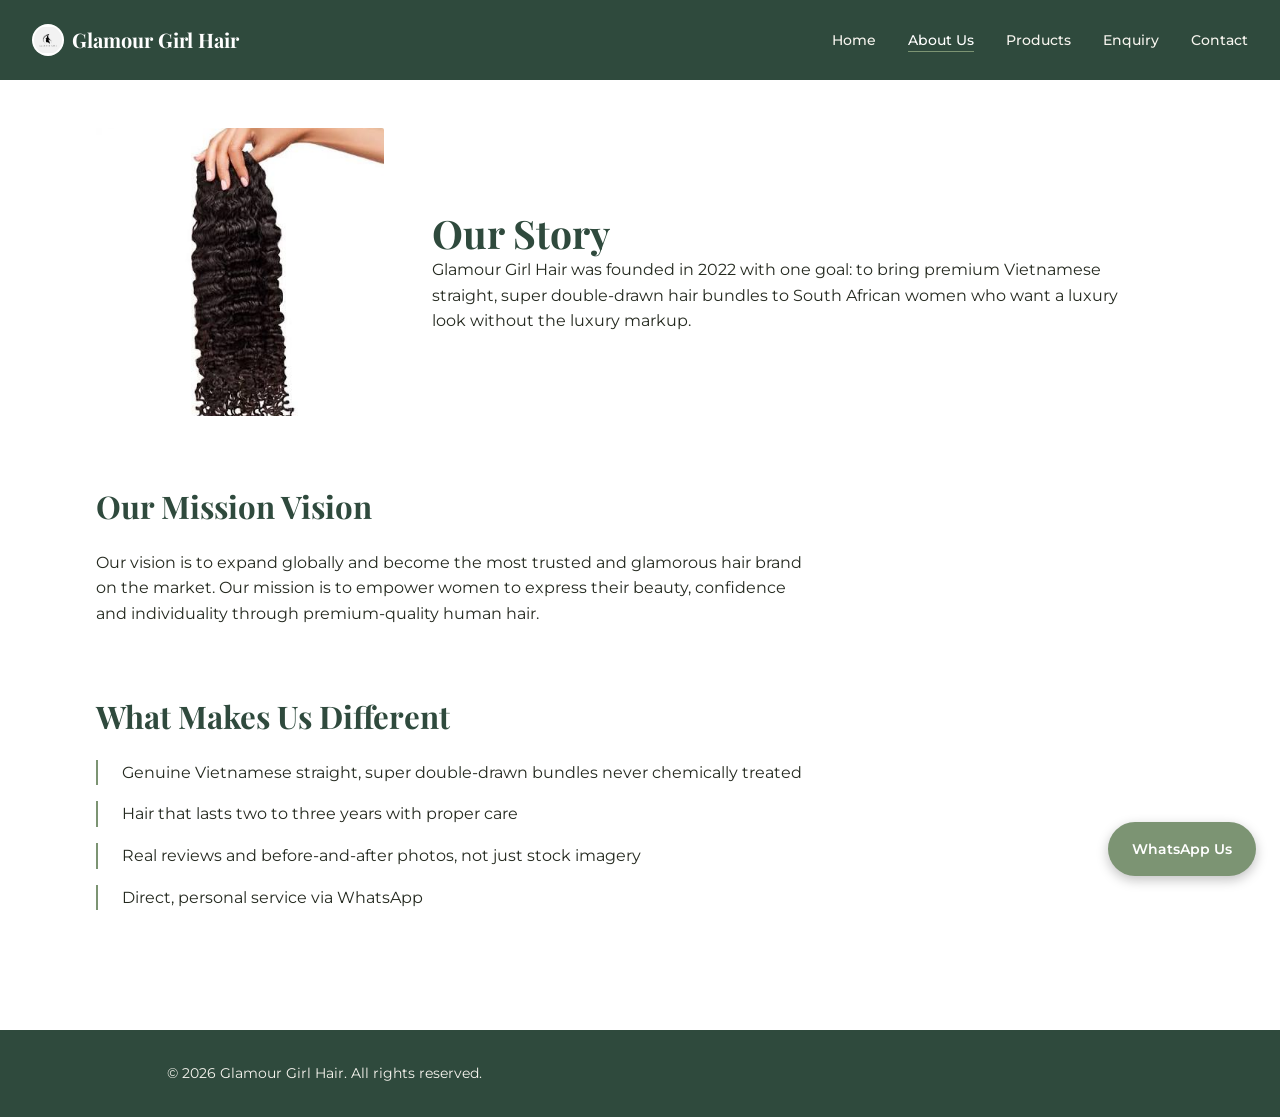
==== about.html @ b4390082 "Add files via upload" ====
<!DOCTYPE html>
<html lang="en">
<head>
    <meta charset="UTF-8">
    <meta name="viewport" content="width=device-width, initial-scale=1.0">
    <title>About Us | Glamour Girl Hair</title>
    <meta name="description" content="The story behind Glamour Girl Hair, our mission, and what makes us different.">
    <link rel="icon" href="images/glamour-logo.jpeg">
    <link rel="preconnect" href="https://fonts.googleapis.com">
    <link rel="preconnect" href="https://fonts.gstatic.com" crossorigin>
    <link href="https://fonts.googleapis.com/css2?family=Playfair+Display:wght@600;700&family=Montserrat:wght@400;500;600&display=swap" rel="stylesheet">
    <link rel="stylesheet" href="css/style.css">
</head>
<body>

    <header class="site-header">
        <div class="logo">
            <img src="images/glamour-logo.jpeg" alt="Glamour Girl Hair logo" class="logo-img">
            Glamour Girl Hair
        </div>
        <nav>
            <ul>
                <li><a href="index.html">Home</a></li>
                <li><a href="about.html" class="active">About Us</a></li>
                <li><a href="products.html">Products</a></li>
                <li><a href="enquiry.html">Enquiry</a></li>
                <li><a href="contact.html">Contact</a></li>
            </ul>
        </nav>
    </header>

    <main>
        <section class="founder">
            <img src="images/catalog-bundle-2.jfif" alt="Glamour Girl Hair bundle, hand-selected for quality">
            <div>
                <h1>Our Story</h1>
                <p>Glamour Girl Hair was founded in 2022 with one goal: to bring premium Vietnamese
                   straight, super double-drawn hair bundles to South African women who want a luxury
                   look without the luxury markup.</p>
            </div>
        </section>

        <section class="mission">
            <h2>Our Mission Vision</h2>
            <p>Our vision is to expand globally and become the most trusted and glamorous hair brand
               on the market. Our mission is to empower women to express their beauty, confidence and
               individuality through premium-quality human hair.</p>
        </section>

        <section class="difference">
            <h2>What Makes Us Different</h2>
            <ul>
                <li>Genuine Vietnamese straight, super double-drawn bundles never chemically treated</li>
                <li>Hair that lasts two to three years with proper care</li>
                <li>Real reviews and before-and-after photos, not just stock imagery</li>
                <li>Direct, personal service via WhatsApp</li>
            </ul>
        </section>
    </main>

    <a href="https://wa.me/27000000000" class="whatsapp-float" aria-label="Chat with us on WhatsApp">
        WhatsApp Us
    </a>

    <footer class="site-footer">
        <p>&copy; 2026 Glamour Girl Hair. All rights reserved.</p>
    </footer>

</body>
</html>
---- css/style.css ----
/* ==========================================================================
   Glamour Girl Hair — Part 2 Stylesheet
   Desktop-first: base rules target desktop, then two media queries narrow
   the layout down for tablet (max-width: 1024px) and mobile (max-width: 640px).
   ========================================================================== */

/* --------------------------------------------------------------------
   1. CSS RESET
   Removes browser default spacing/sizing differences so the site looks
   consistent across Chrome, Firefox, Safari, etc. before any of our own
   styling is applied.
   -------------------------------------------------------------------- */
*,
*::before,
*::after {
    box-sizing: border-box;   /* padding/border included in an element's width, not added on top */
    margin: 0;
    padding: 0;
}

img, picture {
    max-width: 100%;          /* images never overflow their container */
    display: block;
}

ul {
    list-style: none;
}

a {
    text-decoration: none;
    color: inherit;
}

input, textarea, select, button {
    font: inherit;            /* form fields use the page font instead of the OS default */
}

/* --------------------------------------------------------------------
   2. DESIGN TOKENS
   Every colour, font and spacing value used on the site is defined once
   here as a CSS custom property, then referenced everywhere else. This
   is what lets the whole site's look be changed from one place.
   Palette and fonts come directly from the approved proposal
   (Section 5.1 Colour Scheme, 5.2 Typography).
   -------------------------------------------------------------------- */
:root {
    /* Colour */
    --color-juniper:      #2F4A3D;   /* juniper green — headers, nav, footer, buttons */
    --color-juniper-dark: #1D2F27;   /* hover/active state for juniper elements */
    --color-sage:         #7C9473;   /* sage green — accents, links, CTAs */
    --color-sage-dark:    #5F7355;   /* hover/active state for sage elements */
    --color-sage-light:   #E4EBDF;   /* light sage tint — review cards, subtle backgrounds */
    --color-cream:        #F6F4EE;   /* light section background */
    --color-white:        #FFFFFF;
    --color-text:         #24291F;   /* body text on light backgrounds */
    --color-text-soft:    #5E6A56;   /* secondary/meta text */
    --color-border:       #D9E0D2;

    /* Typography */
    --font-display: 'Playfair Display', Georgia, 'Times New Roman', serif;
    --font-body: 'Montserrat', -apple-system, BlinkMacSystemFont, 'Segoe UI', sans-serif;

    /* Type scale — 1.25 ratio from a 1rem (16px) base */
    --text-sm:   0.875rem;
    --text-base: 1rem;
    --text-md:   1.125rem;
    --text-lg:   1.25rem;
    --text-xl:   1.563rem;
    --text-2xl:  1.953rem;
    --text-3xl:  2.441rem;
    --text-4xl:  3.052rem;

    /* Spacing scale — used for margin/padding/gap throughout */
    --space-1: 0.5rem;
    --space-2: 1rem;
    --space-3: 1.5rem;
    --space-4: 2rem;
    --space-5: 3rem;
    --space-6: 4.5rem;

    --container-width: 72rem;     /* max content width on large screens */
    --radius: 2px;                /* minimal, sharp corners suit the luxury/editorial brief */
}

/* --------------------------------------------------------------------
   3. BASE / TYPOGRAPHY
   -------------------------------------------------------------------- */
html {
    scroll-behavior: smooth;
}

body {
    font-family: var(--font-body);
    font-size: var(--text-base);
    line-height: 1.6;
    color: var(--color-text);
    background-color: var(--color-white);
}

h1, h2, h3 {
    font-family: var(--font-display);
    font-weight: 700;
    line-height: 1.2;
    color: var(--color-juniper);
}

h1 { font-size: var(--text-3xl); }
h2 { font-size: var(--text-2xl); margin-bottom: var(--space-3); }
h3 { font-size: var(--text-lg); }

p { max-width: 65ch; }         /* keeps body copy from stretching too wide to read comfortably */

/* Visible keyboard focus on every interactive element, not just links —
   required for accessible navigation, and part of Part 2's UX brief. */
a:focus-visible,
button:focus-visible,
input:focus-visible,
textarea:focus-visible,
select:focus-visible {
    outline: 2px solid var(--color-sage);
    outline-offset: 2px;
}

@media (prefers-reduced-motion: reduce) {
    html { scroll-behavior: auto; }
    * { transition-duration: 0.01ms !important; }
}

/* --------------------------------------------------------------------
   4. LAYOUT — header, navigation, page containers, footer
   Shared structure that repeats identically on all five pages.
   -------------------------------------------------------------------- */
.site-header {
    display: flex;
    justify-content: space-between;
    align-items: center;
    flex-wrap: wrap;
    gap: var(--space-2);
    padding: var(--space-3) var(--space-4);
    background-color: var(--color-juniper);
    position: sticky;
    top: 0;
    z-index: 10;
}

.logo {
    display: flex;
    align-items: center;
    gap: var(--space-1);
    font-family: var(--font-display);
    font-size: var(--text-lg);
    font-weight: 700;
    color: var(--color-white);
}

.logo-img {
    width: 2rem;
    height: 2rem;
    object-fit: contain;
    background-color: var(--color-white);
    border-radius: 999px;
    padding: 2px;
}

.site-header nav ul {
    display: flex;
    gap: var(--space-4);
}

.site-header nav a {
    font-size: var(--text-sm);
    font-weight: 500;
    color: var(--color-cream);
    padding-bottom: 2px;
    border-bottom: 1px solid transparent;
    transition: border-color 0.2s ease, color 0.2s ease;
}

.site-header nav a:hover,
.site-header nav a:focus-visible {
    color: var(--color-white);
    border-bottom-color: var(--color-sage);
}

.site-header nav a.active {
    color: var(--color-white);
    border-bottom-color: var(--color-sage);
}

main {
    max-width: var(--container-width);
    margin-inline: auto;
    padding: var(--space-5) var(--space-4);
}

main > h1 {
    margin-bottom: var(--space-4);
}

main > section + section {
    margin-top: var(--space-6);   /* consistent rhythm between stacked sections */
}

.site-footer {
    background-color: var(--color-juniper);
    color: var(--color-cream);
    text-align: center;
    padding: var(--space-4);
    font-size: var(--text-sm);
    margin-top: var(--space-6);
}

/* --------------------------------------------------------------------
   5. BUTTONS & INTERACTIVE STATES
   :hover / :focus / :active pseudo-classes give visible feedback —
   required by Part 2, section 2.5.
   -------------------------------------------------------------------- */
.btn {
    display: inline-block;
    font-size: var(--text-sm);
    font-weight: 600;
    padding: var(--space-2) var(--space-4);
    border-radius: var(--radius);
    border: 1px solid transparent;
    cursor: pointer;
    transition: background-color 0.2s ease, transform 0.1s ease;
}

.btn-primary {
    background-color: var(--color-sage);
    color: var(--color-white);
}

.btn-primary:hover,
.btn-primary:focus-visible {
    background-color: var(--color-sage-dark);
}

.btn-primary:active {
    transform: scale(0.98);
}

/* --------------------------------------------------------------------
   6. HOMEPAGE — hero + intro
   -------------------------------------------------------------------- */
.hero {
    position: relative;
    min-height: 32rem;
    display: flex;
    align-items: flex-end;
}

.hero img {
    position: absolute;
    inset: 0;
    width: 100%;
    height: 100%;
    object-fit: cover;
    z-index: -2;
}

.hero::after {
    /* dark gradient over the photo so white text stays readable */
    content: "";
    position: absolute;
    inset: 0;
    background: linear-gradient(0deg, rgba(10,10,10,0.85) 0%, rgba(10,10,10,0.15) 60%);
    z-index: -1;
}

.hero-text {
    padding: var(--space-5);
    color: var(--color-white);
    max-width: 40rem;
}

.hero-text h1 {
    color: var(--color-white);
}

.hero-text .subheadline {
    font-size: var(--text-md);
    margin-block: var(--space-2) var(--space-3);
    max-width: 45ch;
}

.intro {
    text-align: center;
    max-width: 48rem;
    margin-inline: auto;
}

.intro p {
    margin-inline: auto;
    color: var(--color-text-soft);
}

/* --------------------------------------------------------------------
   7. ABOUT PAGE — founder story, mission, difference list
   -------------------------------------------------------------------- */
.founder {
    display: grid;
    grid-template-columns: 18rem 1fr;
    gap: var(--space-5);
    align-items: center;
}

.founder img {
    border-radius: var(--radius);
    aspect-ratio: 1 / 1;
    object-fit: cover;
}

.difference ul {
    display: grid;
    gap: var(--space-2);
}

.difference li {
    padding-left: var(--space-3);
    border-left: 2px solid var(--color-sage);
}

/* --------------------------------------------------------------------
   8. PRODUCTS PAGE — grid of product cards + reviews
   -------------------------------------------------------------------- */
.products-grid {
    display: grid;
    grid-template-columns: repeat(auto-fit, minmax(15rem, 1fr));
    gap: var(--space-4);
}

.product-card {
    border: 1px solid var(--color-border);
    border-radius: var(--radius);
    overflow: hidden;
    transition: box-shadow 0.2s ease;
}

.product-card:hover {
    box-shadow: 0 4px 16px rgba(10, 10, 10, 0.12);
}

.product-card img {
    aspect-ratio: 4 / 5;
    object-fit: cover;
}

.product-card h2 {
    font-size: var(--text-md);
    padding: var(--space-2) var(--space-2) 0;
}

.product-card .price {
    font-weight: 600;
    color: var(--color-sage);
    padding: 0 var(--space-2);
}

.product-card .stock {
    font-size: var(--text-sm);
    color: var(--color-text-soft);
    padding: 0 var(--space-2) var(--space-2);
}

.reviews {
    display: grid;
    grid-template-columns: repeat(auto-fit, minmax(16rem, 1fr));
    gap: var(--space-4);
}

.reviews h2 {
    grid-column: 1 / -1;
    text-align: center;
}

.review {
    background-color: var(--color-sage-light);
    border-radius: var(--radius);
    overflow: hidden;
}

.review img {
    aspect-ratio: 16 / 10;
    object-fit: cover;
}

.review blockquote {
    padding: var(--space-3);
}

.review footer {
    margin-top: var(--space-2);
    font-size: var(--text-sm);
    color: var(--color-text-soft);
}

/* --------------------------------------------------------------------
   9. ENQUIRY PAGE — form styling
   -------------------------------------------------------------------- */
.enquiry-form {
    display: grid;
    gap: var(--space-1);
    max-width: 32rem;
    margin-top: var(--space-4);
}

.enquiry-form label {
    font-size: var(--text-sm);
    font-weight: 600;
    margin-top: var(--space-2);
}

.enquiry-form input,
.enquiry-form select,
.enquiry-form textarea {
    padding: var(--space-2);
    border: 1px solid var(--color-border);
    border-radius: var(--radius);
    background-color: var(--color-white);
}

.enquiry-form input:focus-visible,
.enquiry-form select:focus-visible,
.enquiry-form textarea:focus-visible {
    border-color: var(--color-sage);
}

.enquiry-form button {
    margin-top: var(--space-3);
    justify-self: start;
}

/* --------------------------------------------------------------------
   10. CONTACT PAGE — details + map embeds
   -------------------------------------------------------------------- */
.contact-details p {
    font-size: var(--text-md);
    margin-bottom: var(--space-2);
}

.contact-details a {
    color: var(--color-sage);
    border-bottom: 1px solid var(--color-sage);
}

.contact-details a:hover,
.contact-details a:focus-visible {
    color: var(--color-sage-dark);
}

.locations {
    display: grid;
    grid-template-columns: 1fr 1fr;
    gap: var(--space-4);
}

.locations h2 {
    grid-column: 1 / -1;
}

.map-embed {
    aspect-ratio: 4 / 3;
}

.map-embed iframe {
    width: 100%;
    height: 100%;
    border: 0;
    border-radius: var(--radius);
}

/* --------------------------------------------------------------------
   11. WHATSAPP FLOATING BUTTON — present on every page
   -------------------------------------------------------------------- */
.whatsapp-float {
    position: fixed;
    bottom: var(--space-3);
    right: var(--space-3);
    background-color: var(--color-sage);
    color: var(--color-white);
    font-size: var(--text-sm);
    font-weight: 600;
    padding: var(--space-2) var(--space-3);
    border-radius: 999px;
    box-shadow: 0 4px 12px rgba(10, 10, 10, 0.25);
    z-index: 20;
    transition: background-color 0.2s ease, transform 0.15s ease;
}

.whatsapp-float:hover,
.whatsapp-float:focus-visible {
    background-color: var(--color-sage-dark);
    transform: translateY(-2px);
}

.whatsapp-float:active {
    transform: translateY(0);
}

/* ==========================================================================
   12. RESPONSIVE DESIGN
   Desktop-first: the rules above are the desktop layout. These two
   breakpoints narrow things down for tablet and mobile. Relative units
   (rem/em, already used throughout) mean text and spacing scale together
   if a visitor changes their browser's font size, instead of staying a
   fixed pixel size regardless of the reader's needs.
   ========================================================================== */

/* ---- Tablet: 1024px and narrower ---- */
@media (max-width: 1024px) {
    :root {
        --text-3xl: 2rem;
        --text-2xl: 1.75rem;
    }

    main {
        padding-inline: var(--space-3);
    }

    .founder {
        grid-template-columns: 14rem 1fr;
        gap: var(--space-3);
    }

    .hero {
        min-height: 26rem;
    }
}

/* ---- Mobile: 640px and narrower ---- */
@media (max-width: 640px) {
    .site-header {
        flex-direction: column;
        align-items: flex-start;
        gap: var(--space-2);
    }

    .site-header nav ul {
        flex-wrap: wrap;
        gap: var(--space-2) var(--space-3);
    }

    main {
        padding-block: var(--space-4);
    }

    main > section + section {
        margin-top: var(--space-5);
    }

    .hero {
        min-height: 22rem;
    }

    .hero-text {
        padding: var(--space-3);
    }

    .founder {
        grid-template-columns: 1fr;   /* photo stacks above the text instead of beside it */
        text-align: center;
    }

    .founder img {
        margin-inline: auto;
        width: 10rem;
    }

    .locations {
        grid-template-columns: 1fr;   /* two maps stack instead of sitting side by side */
    }

    .whatsapp-float {
        bottom: var(--space-2);
        right: var(--space-2);
        padding: var(--space-1) var(--space-2);
    }
}
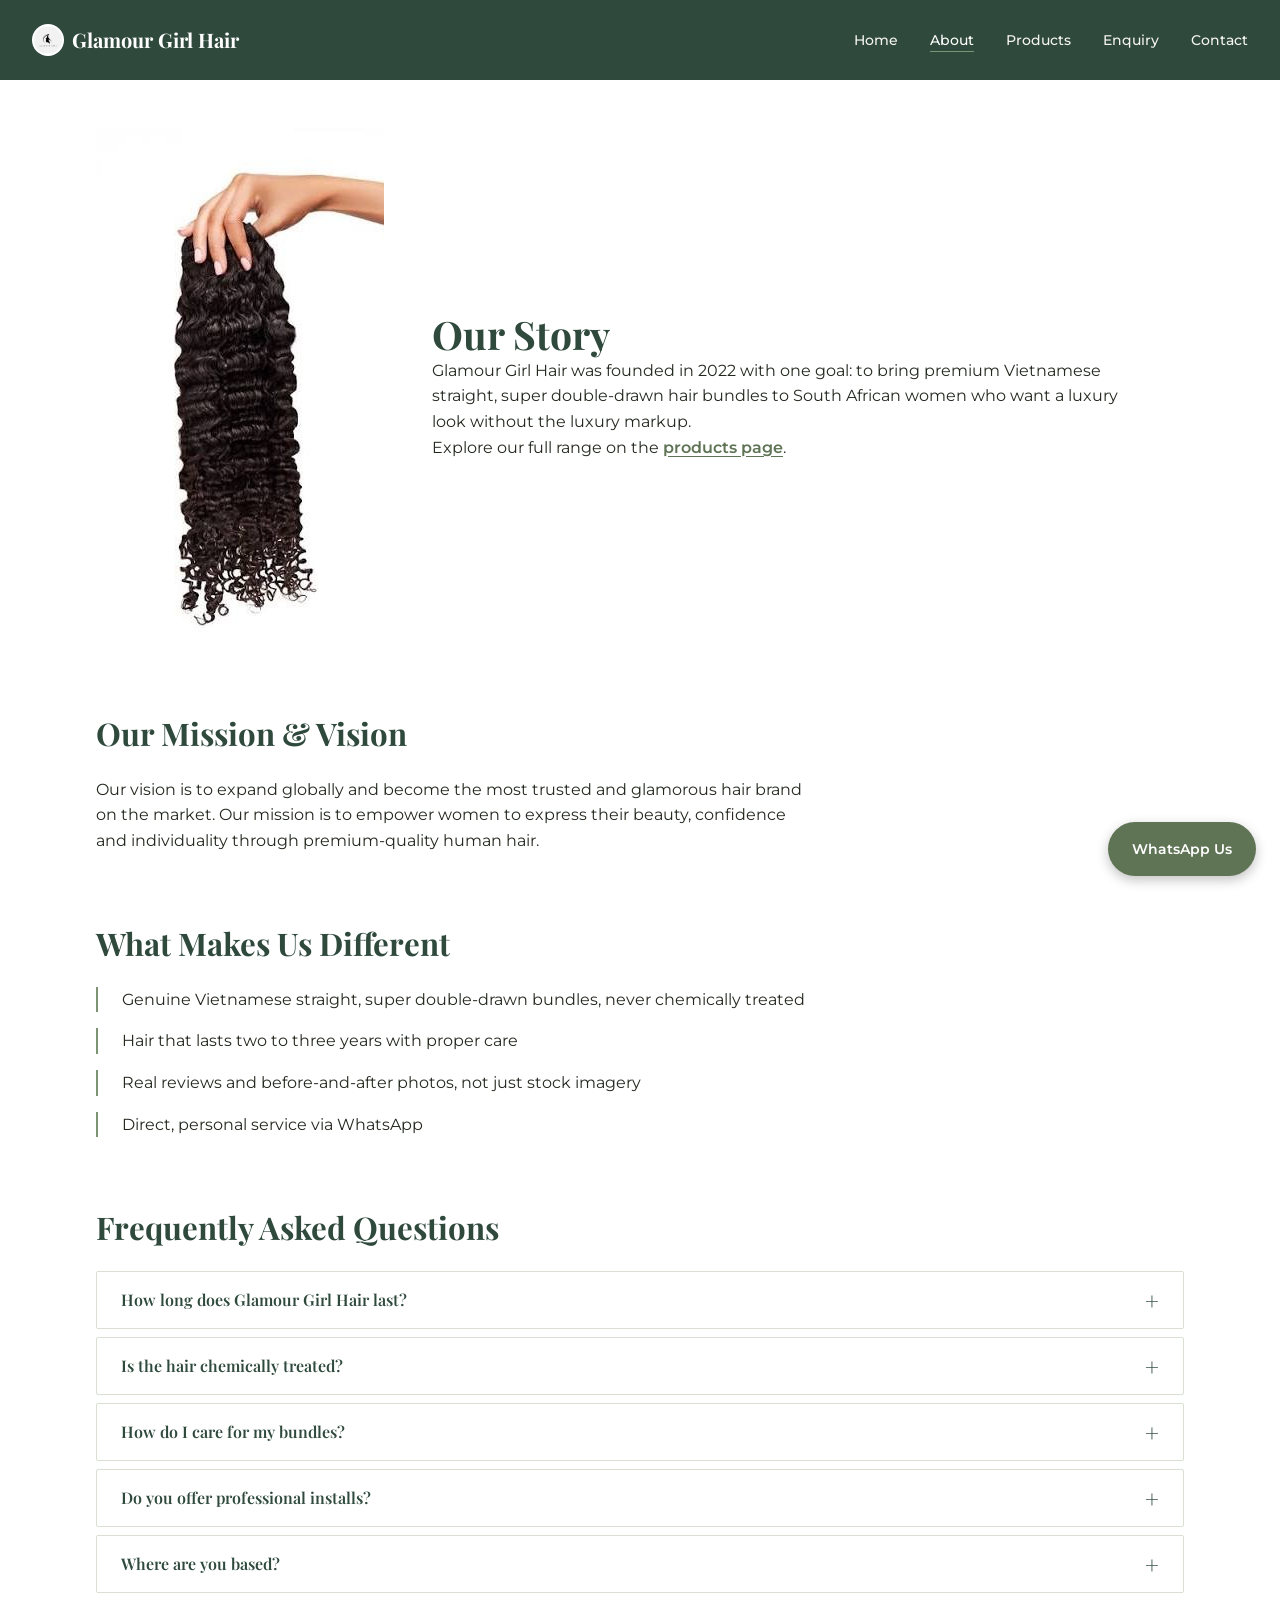
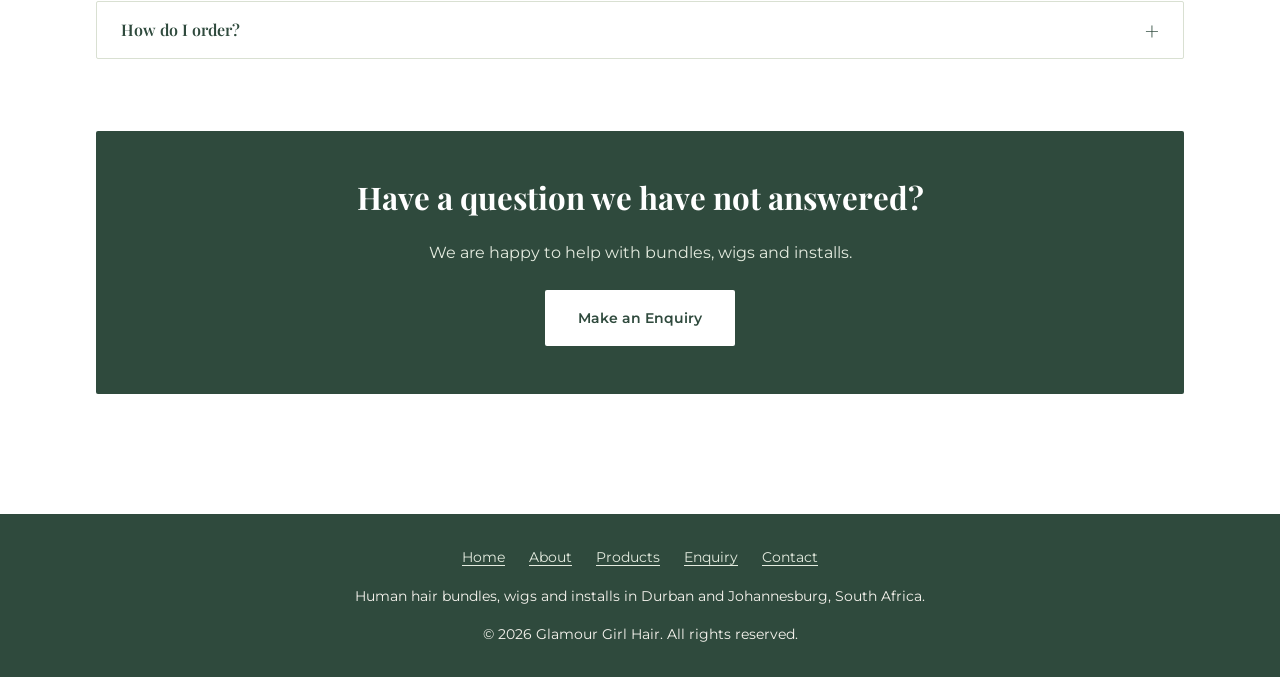
==== commit a532b0eb: "Add files via upload" ====
--- a/about.html
+++ b/about.html
@@ -1,27 +1,47 @@
 <!DOCTYPE html>
-<html lang="en">
+<html lang="en-ZA">
 <head>
     <meta charset="UTF-8">
-    <meta name="viewport" content="width=device-width, initial-scale=1.0">
-    <title>About Us | Glamour Girl Hair</title>
-    <meta name="description" content="The story behind Glamour Girl Hair, our mission, and what makes us different.">
-    <link rel="icon" href="images/glamour-logo.jpeg">
+    <meta name="viewport" content="width=device-width, initial-scale=1">
+    <title>About Us | Glamour Girl Hair, Premium Hair in SA</title>
+    <meta name="description" content="Learn how Glamour Girl Hair brings premium Vietnamese straight, super double-drawn hair bundles to South African women, plus answers to common hair questions.">
+    <meta name="keywords" content="about Glamour Girl Hair, Vietnamese straight hair brand, premium human hair South Africa, hair care FAQ, hair bundles that last">
+    <meta name="author" content="Glamour Girl Hair">
+    <meta name="robots" content="index, follow">
+    <meta name="theme-color" content="#2F4A3D">
+    <link rel="canonical" href="https://glamour-girl-hair.netlify.app/about.html">
+
+    <!-- Open Graph + Twitter: control how the page looks when shared on social media -->
+    <meta property="og:type" content="website">
+    <meta property="og:site_name" content="Glamour Girl Hair">
+    <meta property="og:title" content="About Us | Glamour Girl Hair, Premium Hair in SA">
+    <meta property="og:description" content="Learn how Glamour Girl Hair brings premium Vietnamese straight, super double-drawn hair bundles to South African women, plus answers to common hair questions.">
+    <meta property="og:url" content="https://glamour-girl-hair.netlify.app/about.html">
+    <meta property="og:image" content="https://glamour-girl-hair.netlify.app/images/glamour-girl-hair-logo.jpeg">
+    <meta property="og:locale" content="en_ZA">
+    <meta name="twitter:card" content="summary">
+
+    <link rel="icon" href="images/glamour-girl-hair-logo.jpeg">
     <link rel="preconnect" href="https://fonts.googleapis.com">
     <link rel="preconnect" href="https://fonts.gstatic.com" crossorigin>
     <link href="https://fonts.googleapis.com/css2?family=Playfair+Display:wght@600;700&family=Montserrat:wght@400;500;600&display=swap" rel="stylesheet">
     <link rel="stylesheet" href="css/style.css">
+    <!-- Marks the page as JavaScript-capable so CSS can enable tabs/accordion; without JS everything stays visible -->
+    <script>document.documentElement.classList.add('js');</script>
 </head>
 <body>
+    <a class="skip-link" href="#main">Skip to main content</a>
 
+    <!-- Site header: logo + main navigation -->
     <header class="site-header">
-        <div class="logo">
-            <img src="images/glamour-logo.jpeg" alt="Glamour Girl Hair logo" class="logo-img">
+        <a class="logo" href="index.html">
+            <img src="images/glamour-girl-hair-logo.jpeg" alt="Glamour Girl Hair logo" class="logo-img" width="32" height="29">
             Glamour Girl Hair
-        </div>
-        <nav>
+        </a>
+        <nav aria-label="Main navigation">
             <ul>
                 <li><a href="index.html">Home</a></li>
-                <li><a href="about.html" class="active">About Us</a></li>
+                <li><a href="about.html" class="active" aria-current="page">About</a></li>
                 <li><a href="products.html">Products</a></li>
                 <li><a href="enquiry.html">Enquiry</a></li>
                 <li><a href="contact.html">Contact</a></li>
@@ -29,42 +49,105 @@
         </nav>
     </header>
 
-    <main>
+    <main id="main">
         <section class="founder">
-            <img src="images/catalog-bundle-2.jfif" alt="Glamour Girl Hair bundle, hand-selected for quality">
+            <img src="images/deep-curly-hair-bundle-held-in-hand.jpg" alt="Hand holding a deep curly Glamour Girl Hair bundle, hand-selected for quality" width="388" height="515">
             <div>
                 <h1>Our Story</h1>
                 <p>Glamour Girl Hair was founded in 2022 with one goal: to bring premium Vietnamese
                    straight, super double-drawn hair bundles to South African women who want a luxury
                    look without the luxury markup.</p>
+                <p>Explore our full range on the <a class="text-link" href="products.html">products page</a>.</p>
             </div>
         </section>
 
-        <section class="mission">
-            <h2>Our Mission Vision</h2>
+        <section class="mission reveal">
+            <h2>Our Mission &amp; Vision</h2>
             <p>Our vision is to expand globally and become the most trusted and glamorous hair brand
                on the market. Our mission is to empower women to express their beauty, confidence and
                individuality through premium-quality human hair.</p>
         </section>
 
-        <section class="difference">
+        <section class="difference reveal">
             <h2>What Makes Us Different</h2>
             <ul>
-                <li>Genuine Vietnamese straight, super double-drawn bundles never chemically treated</li>
+                <li>Genuine Vietnamese straight, super double-drawn bundles, never chemically treated</li>
                 <li>Hair that lasts two to three years with proper care</li>
                 <li>Real reviews and before-and-after photos, not just stock imagery</li>
                 <li>Direct, personal service via WhatsApp</li>
             </ul>
         </section>
+
+        <!-- FAQ accordion: click a question to open its answer -->
+        <section class="faq reveal" aria-labelledby="faq-heading">
+            <h2 id="faq-heading">Frequently Asked Questions</h2>
+            <div class="accordion" data-accordion>
+                <div class="accordion-item">
+                    <h3><button type="button" class="accordion-trigger" id="faq-btn-1" aria-expanded="false" aria-controls="faq-1">How long does Glamour Girl Hair last?</button></h3>
+                    <div class="accordion-panel" id="faq-1" role="region" aria-labelledby="faq-btn-1">
+                        <div class="accordion-inner"><p>With proper care, our bundles are built to last two to three years.</p></div>
+                    </div>
+                </div>
+                <div class="accordion-item">
+                    <h3><button type="button" class="accordion-trigger" id="faq-btn-2" aria-expanded="false" aria-controls="faq-2">Is the hair chemically treated?</button></h3>
+                    <div class="accordion-panel" id="faq-2" role="region" aria-labelledby="faq-btn-2">
+                        <div class="accordion-inner"><p>No. Our Vietnamese straight, super double-drawn bundles are naturally straight and never chemically treated.</p></div>
+                    </div>
+                </div>
+                <div class="accordion-item">
+                    <h3><button type="button" class="accordion-trigger" id="faq-btn-3" aria-expanded="false" aria-controls="faq-3">How do I care for my bundles?</button></h3>
+                    <div class="accordion-panel" id="faq-3" role="region" aria-labelledby="faq-btn-3">
+                        <div class="accordion-inner"><p>Wash gently with a sulphate-free shampoo and conditioner, detangle from the ends upwards, and let the hair air-dry where you can. Heat tools should be used sparingly.</p></div>
+                    </div>
+                </div>
+                <div class="accordion-item">
+                    <h3><button type="button" class="accordion-trigger" id="faq-btn-4" aria-expanded="false" aria-controls="faq-4">Do you offer professional installs?</button></h3>
+                    <div class="accordion-panel" id="faq-4" role="region" aria-labelledby="faq-btn-4">
+                        <div class="accordion-inner"><p>Yes. Tell us what you have in mind through the <a class="text-link" href="enquiry.html">enquiry form</a> and we will reply with a price and available dates.</p></div>
+                    </div>
+                </div>
+                <div class="accordion-item">
+                    <h3><button type="button" class="accordion-trigger" id="faq-btn-5" aria-expanded="false" aria-controls="faq-5">Where are you based?</button></h3>
+                    <div class="accordion-panel" id="faq-5" role="region" aria-labelledby="faq-btn-5">
+                        <div class="accordion-inner"><p>We serve customers in Durban (KwaZulu-Natal) and Johannesburg (Gauteng). See the <a class="text-link" href="contact.html">contact page</a> for the map.</p></div>
+                    </div>
+                </div>
+                <div class="accordion-item">
+                    <h3><button type="button" class="accordion-trigger" id="faq-btn-6" aria-expanded="false" aria-controls="faq-6">How do I order?</button></h3>
+                    <div class="accordion-panel" id="faq-6" role="region" aria-labelledby="faq-btn-6">
+                        <div class="accordion-inner"><p>Browse the <a class="text-link" href="products.html">products page</a>, then enquire about the bundle you like or message us directly on WhatsApp for personal service.</p></div>
+                    </div>
+                </div>
+            </div>
+        </section>
+
+        <section class="cta-band reveal">
+            <h2>Have a question we have not answered?</h2>
+            <p>We are happy to help with bundles, wigs and installs.</p>
+            <div class="cta-actions">
+                <a class="btn btn-light" href="enquiry.html">Make an Enquiry</a>
+            </div>
+        </section>
     </main>
 
-    <a href="https://wa.me/27000000000" class="whatsapp-float" aria-label="Chat with us on WhatsApp">
+    <a href="https://wa.me/27000000000" class="whatsapp-float" aria-label="Chat with us on WhatsApp" target="_blank" rel="noopener noreferrer">
         WhatsApp Us
     </a>
 
     <footer class="site-footer">
+        <nav class="footer-nav" aria-label="Footer navigation">
+            <ul>
+                <li><a href="index.html">Home</a></li>
+                <li><a href="about.html">About</a></li>
+                <li><a href="products.html">Products</a></li>
+                <li><a href="enquiry.html">Enquiry</a></li>
+                <li><a href="contact.html">Contact</a></li>
+            </ul>
+        </nav>
+        <p>Human hair bundles, wigs and installs in Durban and Johannesburg, South Africa.</p>
         <p>&copy; 2026 Glamour Girl Hair. All rights reserved.</p>
     </footer>
 
+    <script src="js/main.js" defer></script>
 </body>
 </html>
--- a/css/style.css
+++ b/css/style.css
@@ -1,5 +1,5 @@
 /* ==========================================================================
-   Glamour Girl Hair — Part 2 Stylesheet
+   Glamour Girl Hair — Stylesheet (Part 2 base + Part 3 additions)
    Desktop-first: base rules target desktop, then two media queries narrow
    the layout down for tablet (max-width: 1024px) and mobile (max-width: 640px).
    ========================================================================== */
@@ -118,13 +118,17 @@
 input:focus-visible,
 textarea:focus-visible,
 select:focus-visible {
-    outline: 2px solid var(--color-sage);
+    outline: 3px solid var(--color-sage-dark);
     outline-offset: 2px;
 }
 
 @media (prefers-reduced-motion: reduce) {
     html { scroll-behavior: auto; }
-    * { transition-duration: 0.01ms !important; }
+    * {
+        transition-duration: 0.01ms !important;
+        animation-duration: 0.01ms !important;
+        animation-iteration-count: 1 !important;
+    }
 }
 
 /* --------------------------------------------------------------------
@@ -228,13 +232,13 @@
 }
 
 .btn-primary {
-    background-color: var(--color-sage);
+    background-color: var(--color-sage-dark);   /* darker sage keeps white text readable (about 5:1 contrast) */
     color: var(--color-white);
 }
 
 .btn-primary:hover,
 .btn-primary:focus-visible {
-    background-color: var(--color-sage-dark);
+    background-color: var(--color-juniper);
 }
 
 .btn-primary:active {
@@ -323,45 +327,12 @@
 }
 
 /* --------------------------------------------------------------------
-   8. PRODUCTS PAGE — grid of product cards + reviews
+   8. PRODUCTS PAGE — reviews (product cards are in section 14)
    -------------------------------------------------------------------- */
 .products-grid {
     display: grid;
     grid-template-columns: repeat(auto-fit, minmax(15rem, 1fr));
     gap: var(--space-4);
-}
-
-.product-card {
-    border: 1px solid var(--color-border);
-    border-radius: var(--radius);
-    overflow: hidden;
-    transition: box-shadow 0.2s ease;
-}
-
-.product-card:hover {
-    box-shadow: 0 4px 16px rgba(10, 10, 10, 0.12);
-}
-
-.product-card img {
-    aspect-ratio: 4 / 5;
-    object-fit: cover;
-}
-
-.product-card h2 {
-    font-size: var(--text-md);
-    padding: var(--space-2) var(--space-2) 0;
-}
-
-.product-card .price {
-    font-weight: 600;
-    color: var(--color-sage);
-    padding: 0 var(--space-2);
-}
-
-.product-card .stock {
-    font-size: var(--text-sm);
-    color: var(--color-text-soft);
-    padding: 0 var(--space-2) var(--space-2);
 }
 
 .reviews {
@@ -397,43 +368,7 @@
 }
 
 /* --------------------------------------------------------------------
-   9. ENQUIRY PAGE — form styling
-   -------------------------------------------------------------------- */
-.enquiry-form {
-    display: grid;
-    gap: var(--space-1);
-    max-width: 32rem;
-    margin-top: var(--space-4);
-}
-
-.enquiry-form label {
-    font-size: var(--text-sm);
-    font-weight: 600;
-    margin-top: var(--space-2);
-}
-
-.enquiry-form input,
-.enquiry-form select,
-.enquiry-form textarea {
-    padding: var(--space-2);
-    border: 1px solid var(--color-border);
-    border-radius: var(--radius);
-    background-color: var(--color-white);
-}
-
-.enquiry-form input:focus-visible,
-.enquiry-form select:focus-visible,
-.enquiry-form textarea:focus-visible {
-    border-color: var(--color-sage);
-}
-
-.enquiry-form button {
-    margin-top: var(--space-3);
-    justify-self: start;
-}
-
-/* --------------------------------------------------------------------
-   10. CONTACT PAGE — details + map embeds
+   10. CONTACT PAGE — details (map is in section 16)
    -------------------------------------------------------------------- */
 .contact-details p {
     font-size: var(--text-md);
@@ -441,34 +376,13 @@
 }
 
 .contact-details a {
-    color: var(--color-sage);
-    border-bottom: 1px solid var(--color-sage);
+    color: var(--color-sage-dark);
+    border-bottom: 1px solid var(--color-sage-dark);
 }
 
 .contact-details a:hover,
 .contact-details a:focus-visible {
-    color: var(--color-sage-dark);
-}
-
-.locations {
-    display: grid;
-    grid-template-columns: 1fr 1fr;
-    gap: var(--space-4);
-}
-
-.locations h2 {
-    grid-column: 1 / -1;
-}
-
-.map-embed {
-    aspect-ratio: 4 / 3;
-}
-
-.map-embed iframe {
-    width: 100%;
-    height: 100%;
-    border: 0;
-    border-radius: var(--radius);
+    color: var(--color-juniper);
 }
 
 /* --------------------------------------------------------------------
@@ -478,7 +392,7 @@
     position: fixed;
     bottom: var(--space-3);
     right: var(--space-3);
-    background-color: var(--color-sage);
+    background-color: var(--color-sage-dark);
     color: var(--color-white);
     font-size: var(--text-sm);
     font-weight: 600;
@@ -491,7 +405,7 @@
 
 .whatsapp-float:hover,
 .whatsapp-float:focus-visible {
-    background-color: var(--color-sage-dark);
+    background-color: var(--color-juniper);
     transform: translateY(-2px);
 }
 
@@ -568,13 +482,855 @@
         width: 10rem;
     }
 
-    .locations {
-        grid-template-columns: 1fr;   /* two maps stack instead of sitting side by side */
-    }
-
     .whatsapp-float {
         bottom: var(--space-2);
         right: var(--space-2);
         padding: var(--space-1) var(--space-2);
     }
 }
+
+/* ==========================================================================
+   PART 3 ADDITIONS
+   Sections 13-18 style the new interactive features. They only use the
+   colour/spacing tokens from section 2, so the juniper + sage look stays
+   consistent everywhere.
+   ========================================================================== */
+
+/* The HTML "hidden" attribute must always win, even over display: grid/flex below */
+[hidden] { display: none !important; }
+
+/* --------------------------------------------------------------------
+   13. ACCESSIBILITY HELPERS + SHARED PIECES
+   -------------------------------------------------------------------- */
+.skip-link {
+    position: absolute;
+    left: -999px;
+    top: 0;
+    z-index: 100;
+    padding: var(--space-1) var(--space-2);
+    background-color: var(--color-juniper);
+    color: var(--color-white);
+    font-weight: 600;
+}
+
+.skip-link:focus {
+    left: var(--space-2);
+    top: var(--space-2);
+}
+
+.logo-img { flex-shrink: 0; }
+
+.text-link {
+    color: var(--color-sage-dark);
+    font-weight: 600;
+    text-decoration: underline;
+    text-underline-offset: 3px;
+}
+
+.text-link:hover,
+.text-link:focus-visible { color: var(--color-juniper); }
+
+.section-heading { text-align: center; }
+
+.section-intro {
+    text-align: center;
+    margin-inline: auto;
+    margin-bottom: var(--space-4);
+    color: var(--color-text-soft);
+}
+
+.btn-outline {
+    background-color: transparent;
+    color: var(--color-sage-dark);
+    border-color: var(--color-sage-dark);
+}
+
+.btn-outline:hover,
+.btn-outline:focus-visible {
+    background-color: var(--color-sage-light);
+    color: var(--color-juniper);
+}
+
+.btn-outline:active { transform: scale(0.98); }
+.btn-small { padding: var(--space-1) var(--space-2); }
+
+.btn-light {
+    background-color: var(--color-white);
+    color: var(--color-juniper);
+}
+
+.btn-light:hover,
+.btn-light:focus-visible { background-color: var(--color-sage-light); }
+.btn-light:active { transform: scale(0.98); }
+
+.btn[disabled] { opacity: 0.6; cursor: not-allowed; }
+
+/* Footer: now holds a small nav so every page links to every other page */
+.site-footer {
+    display: grid;
+    gap: var(--space-2);
+    justify-items: center;
+}
+
+.footer-nav ul {
+    display: flex;
+    flex-wrap: wrap;
+    justify-content: center;
+    gap: var(--space-1) var(--space-3);
+}
+
+.footer-nav a,
+.site-footer .footer-link {
+    color: var(--color-sage-light);
+    text-decoration: underline;
+    text-underline-offset: 3px;
+}
+
+.footer-nav a:hover,
+.footer-nav a:focus-visible { color: var(--color-white); }
+
+/* Calls to action */
+.cta-band {
+    background-color: var(--color-juniper);
+    color: var(--color-white);
+    text-align: center;
+    padding: var(--space-5) var(--space-3);
+    border-radius: var(--radius);
+}
+
+.cta-band h2 { color: var(--color-white); }
+
+.cta-band p {
+    margin-inline: auto;
+    margin-bottom: var(--space-3);
+    color: var(--color-sage-light);
+}
+
+.cta-actions {
+    display: flex;
+    flex-wrap: wrap;
+    justify-content: center;
+    gap: var(--space-2);
+}
+
+/* --------------------------------------------------------------------
+   14. ANIMATIONS + PRODUCT CARDS
+   -------------------------------------------------------------------- */
+@keyframes fade-up {
+    from { opacity: 0; transform: translateY(16px); }
+    to   { opacity: 1; transform: none; }
+}
+
+.hero { isolation: isolate; background-color: var(--color-juniper); }
+.hero img { object-position: center 25%; }
+.hero-text { animation: fade-up 0.8s ease both; }
+
+/* Scroll reveal: main.js adds .is-visible as a section enters the screen */
+.reveal-ready .reveal {
+    opacity: 0;
+    transform: translateY(18px);
+    transition: opacity 0.6s ease, transform 0.6s ease;
+}
+
+.reveal-ready .reveal.is-visible {
+    opacity: 1;
+    transform: none;
+}
+
+.product-card {
+    display: flex;
+    flex-direction: column;
+    border: 1px solid var(--color-border);
+    border-radius: var(--radius);
+    overflow: hidden;
+    background-color: var(--color-white);
+    transition: box-shadow 0.2s ease, transform 0.2s ease;
+}
+
+.product-card:hover {
+    box-shadow: 0 6px 20px rgba(29, 47, 39, 0.16);
+    transform: translateY(-3px);
+}
+
+.product-image-link {
+    position: relative;
+    display: block;
+    overflow: hidden;
+    background-color: var(--color-white);
+    border-bottom: 1px solid var(--color-border);
+}
+
+.product-card img {
+    width: 100%;
+    height: auto;
+    aspect-ratio: 4 / 5;
+    object-fit: contain;          /* show the whole photo (some contain text/diagrams that cropping would cut off) */
+    transition: transform 0.4s ease;
+}
+
+.product-image-link:hover img,
+.product-image-link:focus-visible img { transform: scale(1.05); }
+
+.zoom-hint {
+    position: absolute;
+    right: var(--space-1);
+    bottom: var(--space-1);
+    padding: 0.2rem 0.7rem;
+    border-radius: 999px;
+    background-color: rgba(29, 47, 39, 0.88);
+    color: var(--color-white);
+    font-size: 0.75rem;
+    font-weight: 600;
+    opacity: 0;
+    transition: opacity 0.2s ease;
+}
+
+.product-image-link:hover .zoom-hint,
+.product-image-link:focus-visible .zoom-hint { opacity: 1; }
+
+.product-body {
+    display: grid;
+    gap: 0.25rem;
+    align-content: start;
+    flex: 1;
+    padding: var(--space-2);
+}
+
+.product-name { font-size: var(--text-md); }
+
+.product-meta {
+    font-size: var(--text-sm);
+    color: var(--color-text-soft);
+}
+
+.product-card .stock {
+    justify-self: start;
+    padding: 0.1rem 0.7rem;
+    border-radius: 999px;
+    font-size: 0.8rem;
+    font-weight: 600;
+}
+
+.stock-in  { background-color: var(--color-sage-light); color: var(--color-juniper); }
+.stock-low { background-color: #F7E9D0; color: #6B4200; }
+
+.product-body .btn { margin-top: var(--space-1); justify-self: start; }
+
+/* Search / filter / sort bar */
+.filters {
+    display: grid;
+    grid-template-columns: 2fr 1fr 1fr auto auto;
+    gap: var(--space-2);
+    align-items: end;
+    margin-bottom: var(--space-2);
+    padding: var(--space-3);
+    background-color: var(--color-sage-light);
+    border-radius: var(--radius);
+}
+
+.filters label {
+    display: block;
+    margin-bottom: 0.25rem;
+    font-size: var(--text-sm);
+    font-weight: 600;
+}
+
+.filters input[type="search"],
+.filters select {
+    width: 100%;
+    padding: 0.7rem var(--space-2);
+    border: 1px solid #8A9A82;
+    border-radius: var(--radius);
+    background-color: var(--color-white);
+}
+
+.checkbox-inline {
+    display: flex;
+    align-items: center;
+    gap: var(--space-1);
+    padding-bottom: 0.7rem;
+    white-space: nowrap;
+}
+
+.checkbox-inline label { margin: 0; }
+.checkbox-inline input { accent-color: var(--color-juniper); width: 1.1rem; height: 1.1rem; }
+
+.result-count {
+    margin-bottom: var(--space-3);
+    font-size: var(--text-sm);
+    color: var(--color-text-soft);
+}
+
+.no-results {
+    padding: var(--space-5) var(--space-3);
+    text-align: center;
+    border: 1px dashed #8A9A82;
+    border-radius: var(--radius);
+}
+
+.no-results p { margin: 0 auto var(--space-2); }
+
+/* --------------------------------------------------------------------
+   15. TABS, ACCORDION, GALLERY, LIGHTBOX
+   -------------------------------------------------------------------- */
+
+/* Tabs — the tab buttons only show when JavaScript is running */
+.tabs [role="tablist"] { display: none; }
+
+.js .tabs [role="tablist"] {
+    display: flex;
+    flex-wrap: wrap;
+    justify-content: center;
+    gap: var(--space-1);
+    margin-bottom: var(--space-3);
+}
+
+.tabs [role="tab"] {
+    padding: 0.6rem 1.3rem;
+    border: 1px solid var(--color-sage-dark);
+    border-radius: 999px;
+    background-color: var(--color-white);
+    color: var(--color-juniper);
+    font-size: var(--text-sm);
+    font-weight: 600;
+    cursor: pointer;
+    transition: background-color 0.2s ease, color 0.2s ease;
+}
+
+.tabs [role="tab"]:hover { background-color: var(--color-sage-light); }
+
+.tabs [role="tab"][aria-selected="true"] {
+    background-color: var(--color-juniper);
+    border-color: var(--color-juniper);
+    color: var(--color-white);
+}
+
+.tab-panel {
+    display: grid;
+    grid-template-columns: minmax(0, 16rem) 1fr;
+    gap: var(--space-4);
+    align-items: center;
+    padding: var(--space-4);
+    background-color: var(--color-sage-light);
+    border-radius: var(--radius);
+}
+
+.tab-panel + .tab-panel { margin-top: var(--space-3); }
+.js .tab-panel.is-active { animation: fade-up 0.4s ease both; }
+
+.tab-panel img {
+    width: 100%;
+    height: auto;
+    aspect-ratio: 1 / 1;
+    object-fit: cover;
+    border-radius: var(--radius);
+}
+
+.tab-panel p { margin-bottom: var(--space-2); }
+
+/* Accordion — all answers are visible if JavaScript is off */
+.accordion {
+    display: grid;
+    gap: var(--space-1);
+}
+
+.accordion-item {
+    border: 1px solid var(--color-border);
+    border-radius: var(--radius);
+    background-color: var(--color-white);
+}
+
+.accordion-item h3 { font-size: var(--text-base); }
+
+.accordion-trigger {
+    display: flex;
+    align-items: center;
+    justify-content: space-between;
+    gap: var(--space-2);
+    width: 100%;
+    padding: var(--space-2) var(--space-3);
+    border: 0;
+    background: none;
+    color: var(--color-juniper);
+    font-weight: 600;
+    text-align: left;
+    cursor: pointer;
+}
+
+.accordion-trigger:hover { background-color: var(--color-sage-light); }
+
+.js .accordion-trigger::after {
+    content: "+";
+    flex-shrink: 0;
+    font-size: 1.5rem;
+    line-height: 1;
+}
+
+.js .accordion-trigger[aria-expanded="true"]::after { content: "\2212"; }
+
+.accordion-inner > p { padding: 0 var(--space-3) var(--space-3); }
+
+.js .accordion-panel {
+    display: grid;
+    grid-template-rows: 0fr;
+    visibility: hidden;
+    transition: grid-template-rows 0.3s ease, visibility 0s linear 0.3s;
+}
+
+.js .accordion-panel.is-open {
+    grid-template-rows: 1fr;
+    visibility: visible;
+    transition: grid-template-rows 0.3s ease, visibility 0s;
+}
+
+.js .accordion-inner { overflow: hidden; }
+
+/* Gallery grid */
+.gallery-grid {
+    display: grid;
+    grid-template-columns: repeat(auto-fill, minmax(14rem, 1fr));
+    gap: var(--space-2);
+}
+
+.gallery-item {
+    position: relative;
+    display: block;
+    overflow: hidden;
+    aspect-ratio: 1 / 1;
+    border-radius: var(--radius);
+    background-color: var(--color-sage-light);
+}
+
+.gallery-item img {
+    width: 100%;
+    height: 100%;
+    object-fit: cover;
+    transition: transform 0.4s ease;
+}
+
+.gallery-item:hover img,
+.gallery-item:focus-visible img { transform: scale(1.07); }
+
+.gallery-caption {
+    position: absolute;
+    inset: auto 0 0 0;
+    padding: var(--space-3) var(--space-1) var(--space-1);
+    background: linear-gradient(0deg, rgba(29, 47, 39, 0.9), transparent);
+    color: var(--color-white);
+    font-size: 0.8rem;
+    font-weight: 600;
+    opacity: 0;
+    transition: opacity 0.25s ease;
+}
+
+.gallery-item:hover .gallery-caption,
+.gallery-item:focus-visible .gallery-caption { opacity: 1; }
+
+/* Lightbox (built by js/lightbox.js on a native <dialog>) */
+body.lightbox-open { overflow: hidden; }
+
+.lightbox {
+    width: 100%;
+    height: 100%;
+    max-width: 100vw;
+    max-height: 100vh;
+    margin: 0;
+    padding: 0;
+    border: 0;
+    background: transparent;
+    overflow: hidden;
+}
+
+.lightbox::backdrop { background-color: rgba(18, 30, 24, 0.92); }
+
+.lightbox-figure {
+    position: absolute;
+    inset: 4rem 5rem 1.5rem;
+    display: flex;
+    flex-direction: column;
+    align-items: center;
+    justify-content: center;
+    gap: var(--space-2);
+    margin: 0;
+}
+
+.lightbox-image {
+    max-width: 100%;
+    max-height: calc(100vh - 10rem);
+    object-fit: contain;
+    background-color: var(--color-white);
+    border-radius: var(--radius);
+}
+
+.lightbox-figure figcaption {
+    display: flex;
+    flex-wrap: wrap;
+    justify-content: center;
+    gap: var(--space-1) var(--space-3);
+    color: var(--color-white);
+    font-size: var(--text-sm);
+    text-align: center;
+}
+
+.lightbox-counter { color: var(--color-sage-light); }
+
+.lightbox-btn {
+    position: absolute;
+    display: grid;
+    place-items: center;
+    width: 2.9rem;
+    height: 2.9rem;
+    border: 1px solid rgba(255, 255, 255, 0.55);
+    border-radius: 999px;
+    background-color: rgba(255, 255, 255, 0.12);
+    color: var(--color-white);
+    font-size: 1.9rem;
+    line-height: 1;
+    cursor: pointer;
+    transition: background-color 0.2s ease;
+}
+
+.lightbox-btn:hover,
+.lightbox-btn:focus-visible { background-color: rgba(255, 255, 255, 0.3); }
+
+.lightbox-close { top: var(--space-2); right: var(--space-2); }
+.lightbox-prev  { top: 50%; left: var(--space-2); transform: translateY(-50%); }
+.lightbox-next  { top: 50%; right: var(--space-2); transform: translateY(-50%); }
+
+/* --------------------------------------------------------------------
+   16. FORMS (enquiry + contact share these styles)
+   -------------------------------------------------------------------- */
+.site-form {
+    display: grid;
+    gap: var(--space-1);
+    max-width: 36rem;
+    margin-top: var(--space-3);
+}
+
+.form-field {
+    display: grid;
+    gap: 0.35rem;
+    min-inline-size: 0;
+    margin: 0;
+    padding: 0;
+    border: 0;
+}
+
+.form-field label,
+.form-field legend {
+    font-size: var(--text-sm);
+    font-weight: 600;
+}
+
+.required { color: #8C1D18; }
+
+.field-hint {
+    min-height: 1.4em;
+    font-size: var(--text-sm);
+    color: var(--color-text-soft);
+}
+
+.site-form input[type="text"],
+.site-form input[type="email"],
+.site-form input[type="tel"],
+.site-form input[type="date"],
+.site-form input[type="number"],
+.site-form select,
+.site-form textarea {
+    width: 100%;
+    padding: var(--space-2);
+    border: 1px solid #8A9A82;
+    border-radius: var(--radius);
+    background-color: var(--color-white);
+}
+
+.site-form textarea { resize: vertical; min-height: 7rem; }
+
+.site-form input:focus-visible,
+.site-form select:focus-visible,
+.site-form textarea:focus-visible { border-color: var(--color-juniper); }
+
+.choice-row {
+    display: flex;
+    flex-wrap: wrap;
+    gap: var(--space-1) var(--space-3);
+}
+
+.choice {
+    display: flex;
+    align-items: center;
+    gap: var(--space-1);
+    font-weight: 500;
+}
+
+.choice input {
+    width: 1.15rem;
+    height: 1.15rem;
+    accent-color: var(--color-juniper);
+}
+
+.char-count {
+    font-size: 0.8rem;
+    color: var(--color-text-soft);
+    text-align: right;
+}
+
+.char-count.is-near-limit { color: #8C1D18; font-weight: 600; }
+
+/* Error messages: colour + a "!" icon + text, so the message never relies on colour alone */
+.field-error {
+    display: flex;
+    align-items: flex-start;
+    gap: 0.4rem;
+    min-height: 1.5em;          /* reserved even when empty so the layout never jumps */
+    color: #B3261E;
+    font-size: var(--text-sm);
+    font-weight: 600;
+}
+
+.field-error:empty::before { display: none; }
+
+.field-error::before {
+    content: "!";
+    display: inline-grid;
+    place-items: center;
+    flex-shrink: 0;
+    width: 1.1rem;
+    height: 1.1rem;
+    border-radius: 50%;
+    background-color: #B3261E;
+    color: var(--color-white);
+    font-size: 0.75rem;
+    line-height: 1;
+}
+
+.has-error input,
+.has-error select,
+.has-error textarea {
+    border-color: #B3261E;
+    background-color: #FFF7F6;
+}
+
+.form-summary {
+    margin-top: var(--space-2);
+    padding: var(--space-2) var(--space-3);
+    border: 2px solid #B3261E;
+    border-radius: var(--radius);
+    background-color: #FFF7F6;
+}
+
+.form-summary-title { font-weight: 700; color: #8C1D18; }
+
+.form-summary ul {
+    margin-top: var(--space-1);
+    padding-left: 1.25rem;
+    list-style: disc;
+}
+
+.form-summary a { color: #8C1D18; text-decoration: underline; }
+
+.site-form button[type="submit"] {
+    margin-top: var(--space-3);
+    justify-self: start;
+}
+
+/* Spam-trap field: off-screen so people never see it, but form-filling bots do */
+.hp-field {
+    position: absolute;
+    left: -9999px;
+    width: 1px;
+    height: 1px;
+    overflow: hidden;
+}
+
+/* The answer shown after a valid submit */
+.response-panel {
+    max-width: 40rem;
+    margin-top: var(--space-3);
+    padding: var(--space-4);
+    background-color: var(--color-sage-light);
+    border-left: 4px solid var(--color-sage-dark);
+    border-radius: var(--radius);
+}
+
+.response-panel:focus { outline: none; }
+.response-title { margin-bottom: var(--space-1); }
+.response-intro { margin-bottom: var(--space-2); }
+
+.response-list { display: grid; gap: 0; margin-bottom: var(--space-2); }
+
+.response-row {
+    display: grid;
+    grid-template-columns: 9rem 1fr;
+    gap: var(--space-2);
+    padding: 0.6rem 0;
+    border-bottom: 1px solid var(--color-border);
+}
+
+.response-row dt { font-size: var(--text-sm); font-weight: 600; color: var(--color-text-soft); }
+.response-row dd { margin: 0; }
+
+.response-row.is-highlight dd {
+    font-family: var(--font-display);
+    font-size: var(--text-xl);
+    font-weight: 700;
+    color: var(--color-juniper);
+}
+
+.availability-in  { color: var(--color-juniper); font-weight: 600; }
+.availability-low { color: #6B4200; font-weight: 600; }
+
+.response-note {
+    margin-bottom: var(--space-2);
+    font-size: var(--text-sm);
+    color: var(--color-text-soft);
+}
+
+.response-actions {
+    display: flex;
+    flex-wrap: wrap;
+    gap: var(--space-1);
+    margin-top: var(--space-2);
+}
+
+.send-status {
+    margin-top: var(--space-1);
+    font-size: var(--text-sm);
+    font-weight: 600;
+}
+
+.send-sending { color: var(--color-text-soft); }
+.send-sent    { color: var(--color-juniper); }
+.send-failed  { color: #8C1D18; }
+
+.email-body {
+    margin-bottom: var(--space-2);
+    padding: var(--space-2);
+    border: 1px solid var(--color-border);
+    border-radius: var(--radius);
+    background-color: var(--color-white);
+    font-family: var(--font-body);
+    font-size: var(--text-sm);
+    white-space: pre-wrap;
+    overflow-wrap: anywhere;
+}
+
+/* --------------------------------------------------------------------
+   17. CONTACT PAGE — map + location cards
+   -------------------------------------------------------------------- */
+.map-controls {
+    display: flex;
+    flex-wrap: wrap;
+    gap: var(--space-1);
+    margin-bottom: var(--space-2);
+}
+
+#map {
+    height: 26rem;
+    border: 1px solid var(--color-border);
+    border-radius: var(--radius);
+    z-index: 0;
+}
+
+#map.map-fallback {
+    display: grid;
+    grid-template-columns: 1fr 1fr;
+    gap: var(--space-2);
+    height: auto;
+    border: 0;
+}
+
+#map.map-fallback iframe {
+    width: 100%;
+    aspect-ratio: 4 / 3;
+    border: 0;
+    border-radius: var(--radius);
+}
+
+.map-status {
+    margin-top: var(--space-1);
+    font-size: var(--text-sm);
+    color: var(--color-text-soft);
+}
+
+.location-cards {
+    display: grid;
+    grid-template-columns: repeat(auto-fit, minmax(14rem, 1fr));
+    gap: var(--space-3);
+    margin-top: var(--space-3);
+}
+
+.location-card {
+    padding: var(--space-3);
+    border-left: 4px solid var(--color-sage-dark);
+    background-color: var(--color-sage-light);
+    border-radius: var(--radius);
+}
+
+.location-card h3 { margin-bottom: 0.25rem; }
+.location-card p { margin-bottom: var(--space-1); }
+
+.noscript-maps { display: grid; gap: var(--space-2); }
+
+.noscript-maps iframe {
+    width: 100%;
+    aspect-ratio: 4 / 3;
+    border: 0;
+}
+
+/* --------------------------------------------------------------------
+   18. PART 3 RESPONSIVE RULES
+   -------------------------------------------------------------------- */
+@media (max-width: 1024px) {
+    .filters { grid-template-columns: 1fr 1fr; }
+    .filters .search-field { grid-column: 1 / -1; }
+    .lightbox-figure { inset: 4rem 4rem 1.5rem; }
+}
+
+@media (max-width: 640px) {
+    .filters { grid-template-columns: 1fr; }
+
+    .tab-panel {
+        grid-template-columns: 1fr;
+        padding: var(--space-3);
+    }
+
+    .tab-panel img { max-width: 14rem; margin-inline: auto; }
+
+    .response-row { grid-template-columns: 1fr; gap: 0; }
+
+    #map { height: 20rem; }
+    #map.map-fallback { grid-template-columns: 1fr; }
+
+    .lightbox-figure { inset: 4rem 0.5rem 5rem; }
+    .lightbox-prev,
+    .lightbox-next { top: auto; bottom: var(--space-2); transform: none; }
+    .lightbox-prev { left: calc(50% - 3.5rem); }
+    .lightbox-next { right: calc(50% - 3.5rem); }
+}
+
+/* Buttons and links that sit on the dark juniper call-to-action band */
+.btn-on-dark {
+    border-color: var(--color-white);
+    color: var(--color-white);
+}
+
+.btn-on-dark:hover,
+.btn-on-dark:focus-visible {
+    background-color: var(--color-white);
+    color: var(--color-juniper);
+}
+
+.cta-band a.text-link,
+.cta-band a.footer-link { color: var(--color-white); }
+
+/* Sections that follow the product grid are not direct siblings of a <section>, so space them explicitly */
+main > .reviews,
+main > .cta-band,
+main > .locations { margin-top: var(--space-6); }
+
+@media (max-width: 640px) {
+    main > .reviews,
+    main > .cta-band,
+    main > .locations { margin-top: var(--space-5); }
+}
